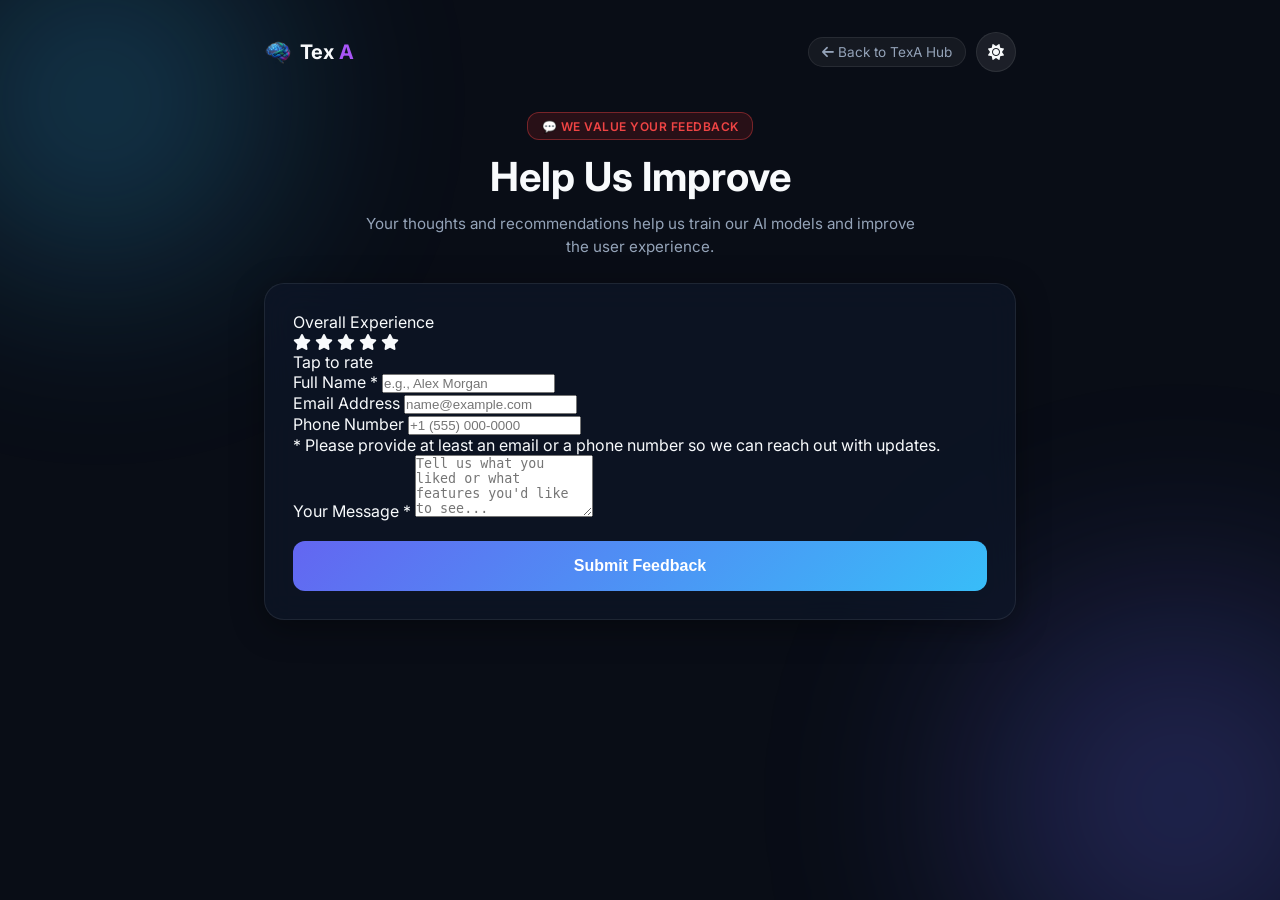
==== feedback.html @ bbbf5634 "Create feedback.html" ====
<!DOCTYPE html>
<html lang="en">
<head>
    <meta charset="UTF-8">
    <meta name="viewport" content="width=device-width, initial-scale=1.0">
    <title>TexelSense AI - User Feedback</title>
    <link rel="stylesheet" href="style1.css">
    <link rel="stylesheet" href="feedback.css">
    <link rel="preconnect" href="https://fonts.googleapis.com">
    <link rel="preconnect" href="https://fonts.gstatic.com" crossorigin>
    <link href="https://fonts.googleapis.com/css2?family=Inter:wght@300;400;500;600;700&display=swap" rel="stylesheet">
    <link rel="stylesheet" href="https://cdnjs.cloudflare.com/ajax/libs/font-awesome/6.5.1/css/all.min.css">
</head>
<body class="dark-theme">
    <div class="ambient-background">
        <div class="glow-orb orb-1"></div>
        <div class="glow-orb orb-2"></div>
    </div>

    <main class="app-container">

        <!-- Navigation Bar -->
        <nav class="top-nav">
            <div class="logo">
                <img src="1785091505295.png" width="25" height="25" alt="TexelSense Logo" class="logo-img">
                <span class="logo-text">Tex <strong>A</strong></span>
            </div>

            <div class="nav-right">
                <a href="index.html" class="nav-badge">
                    <i class="fa-solid fa-arrow-left"></i> Back to TexA Hub
                </a>

                <!-- Theme Toggle Button -->
                <button id="themeToggleBtn" class="theme-toggle-btn" title="Toggle Light/Dark Theme" aria-label="Toggle Theme">
                    <i class="fa-solid fa-sun" id="themeIcon"></i>
                </button>
            </div>
        </nav>

        <!-- Hero Header -->
        <header class="hero">
            <div class="badge pulse-badge">
                💬 WE VALUE YOUR FEEDBACK
            </div>
            <h1 class="hero-title">Help Us Improve</h1>
            <p class="hero-description">
                Your thoughts and recommendations help us train our AI models and improve the user experience.
            </p>
        </header>

        <!-- Feedback Form Card Container -->
        <section class="feedback-section">
            <div class="glass-card feedback-card">
                
                <!-- Feedback Form -->
                <form id="feedbackForm" novalidate>
                    
                    <!-- Star Rating Section -->
                    <div class="form-group rating-group">
                        <label class="form-label">Overall Experience</label>
                        <div class="star-rating" id="starRating">
                            <i class="fa-solid fa-star star-icon" data-value="1"></i>
                            <i class="fa-solid fa-star star-icon" data-value="2"></i>
                            <i class="fa-solid fa-star star-icon" data-value="3"></i>
                            <i class="fa-solid fa-star star-icon" data-value="4"></i>
                            <i class="fa-solid fa-star star-icon" data-value="5"></i>
                        </div>
                        <input type="hidden" name="rating" id="ratingInput" value="0">
                        <span class="rating-text" id="ratingText">Tap to rate</span>
                    </div>

                    <!-- Name Field -->
                    <div class="form-group">
                        <label for="userName" class="form-label">Full Name <span class="required">*</span></label>
                        <input type="text" id="userName" class="glass-input" placeholder="e.g., Alex Morgan" required>
                    </div>

                    <!-- Contact Methods (Email & Phone) -->
                    <div class="form-row">
                        <div class="form-group">
                            <label for="userEmail" class="form-label">Email Address</label>
                            <input type="email" id="userEmail" class="glass-input" placeholder="name@example.com">
                        </div>

                        <div class="form-group">
                            <label for="userPhone" class="form-label">Phone Number</label>
                            <input type="tel" id="userPhone" class="glass-input" placeholder="+1 (555) 000-0000">
                        </div>
                    </div>
                    <p class="field-hint">* Please provide at least an email or a phone number so we can reach out with updates.</p>

                    <!-- Text Feedback -->
                    <div class="form-group">
                        <label for="userFeedback" class="form-label">Your Message <span class="required">*</span></label>
                        <textarea id="userFeedback" class="glass-input glass-textarea" rows="4" placeholder="Tell us what you liked or what features you'd like to see..." required></textarea>
                    </div>

                    <!-- Error Banner -->
                    <div class="error-banner hidden" id="feedbackError">
                        <svg class="error-icon" viewBox="0 0 24 24" fill="none" stroke="currentColor" stroke-width="2">
                            <circle cx="12" cy="12" r="10"></circle>
                            <line x1="12" y1="8" x2="12" y2="12"></line>
                            <line x1="12" y1="16" x2="12.01" y2="16"></line>
                        </svg>
                        <p id="feedbackErrorMessage">Please fill out all required fields.</p>
                    </div>

                    <!-- Submit Button -->
                    <button type="submit" id="btnSubmitFeedback" class="btn-primary">
                        <span class="btn-text">Submit Feedback</span>
                    </button>
                </form>

                <!-- Success / Thank You View (Hidden by default) -->
                <div class="thankyou-card hidden" id="thankyouState">
                    <div class="success-icon-wrapper">
                        <i class="fa-solid fa-circle-check"></i>
                    </div>
                    <h2>Thank You!</h2>
                    <p>Your feedback has been received. We appreciate your time and will use your input to keep improving TexelSense AI.</p>
                    <a href="index.html" class="btn-primary btn-return">Return to Scanner</a>
                </div>

            </div>
        </section>
    </main>

    <script src="feedback.js"></script>
</body>
</html>
---- style1.css ----
/* Core Reset & Dynamic Variables */
:root {
    --bg-dark: #090d16;
    --text-primary: #f8fafc;
    --text-secondary: #94a3b8;
    --accent-cyan: #38bdf8;
    --accent-blue: #6366f1;
    --accent-purple: #a855f7; /* Defined missing purple variable */
    --border-glass: rgba(255, 255, 255, 0.08);
    --bg-glass: rgba(15, 23, 42, 0.65);
    --dropzone-bg: rgba(0, 0, 0, 0.2);
    --card-shadow: 0 8px 32px 0 rgba(0, 0, 0, 0.37);
    --warning-yellow: #f59e0b;
}

/* Light Theme Variables */
body.light-theme {
    --bg-dark: #f0f4f8;
    --text-primary: #0f172a;
    --text-secondary: #475569;
    --accent-cyan: #0284c7;
    --accent-blue: #4f46e5;
    --accent-purple: #9333ea; /* Darker purple for light theme high contrast */
    --border-glass: rgba(0, 0, 0, 0.1);
    --bg-glass: rgba(255, 255, 255, 0.75);
    --dropzone-bg: rgba(255, 255, 255, 0.5);
    --card-shadow: 0 8px 32px 0 rgba(0, 0, 0, 0.08);
    --warning-yellow: #d97706;
}

* {
    box-sizing: border-box;
    margin: 0;
    padding: 0;
}

body {
    font-family: 'Inter', -apple-system, BlinkMacSystemFont, sans-serif;
    background-color: var(--bg-dark);
    color: var(--text-primary);
    min-height: 100vh;
    display: flex;
    justify-content: center;
    position: relative;
    overflow-x: hidden;
    transition: background-color 0.4s ease, color 0.4s ease;
}

/* Ambient Background Orbs */
.ambient-background {
    position: fixed;
    top: 0;
    left: 0;
    width: 100vw;
    height: 100vh;
    z-index: -1;
    overflow: hidden;
}

.glow-orb {
    position: absolute;
    border-radius: 50%;
    filter: blur(100px);
    opacity: 0.35;
    transition: opacity 0.4s ease;
}

body.light-theme .glow-orb {
    opacity: 0.15;
}

.orb-1 {
    width: 400px;
    height: 400px;
    background: radial-gradient(circle, var(--accent-cyan), transparent);
    top: -100px;
    left: -100px;
}

.orb-2 {
    width: 500px;
    height: 500px;
    background: radial-gradient(circle, var(--accent-blue), transparent);
    bottom: -150px;
    right: -150px;
}

/* Container Structure */
.app-container {
    width: 100%;
    max-width: 800px;
    padding: 1rem 1.5rem 4rem;
    display: flex;
    flex-direction: column;
    gap: 1.5rem;
}

/* Navigation Bar */
.top-nav {
    display: flex;
    justify-content: space-between;
    align-items: center;
    padding: 1rem 0;
}

.nav-right {
    display: flex;
    align-items: center;
    gap: 10px;
}

.logo {
    display: flex;
    align-items: center;
    gap: 0.5rem;
    font-size: 1.25rem;
    font-weight: 700;
}

/* Logo Image Styling */
.logo-img {
    width: 28px;
    height: 28px;
    object-fit: contain;
    border-radius: 6px;
}

.logo-icon {
    color: var(--accent-purple);
}

.logo-text strong {
    color: var(--accent-purple);
}

/* Theme Toggle Button */
.theme-toggle-btn {
    background: rgba(255, 255, 255, 0.08);
    border: 1px solid var(--border-glass);
    color: var(--text-primary);
    width: 40px;
    height: 40px;
    border-radius: 50%;
    display: flex;
    align-items: center;
    justify-content: center;
    cursor: pointer;
    font-size: 1rem;
    transition: all 0.3s ease;
    -webkit-tap-highlight-color: transparent;
}

body.light-theme .theme-toggle-btn {
    background: rgba(0, 0, 0, 0.05);
}

.theme-toggle-btn:hover {
    border-color: var(--accent-cyan);
    transform: scale(1.05);
}

.nav-badge {
    text-decoration: none;
    color: var(--text-secondary);
    font-size: 0.85rem;
    padding: 0.4rem 0.8rem;
    border-radius: 20px;
    background: rgba(255, 255, 255, 0.05);
    border: 1px solid var(--border-glass);
    transition: all 0.3s ease;
}

.nav-badge:hover {
    color: var(--text-primary);
    border-color: var(--accent-cyan);
}

/* Hero Section */
.hero {
    text-align: center;
    display: flex;
    flex-direction: column;
    align-items: center;
    gap: 0.75rem;
}

.badge {
    display: inline-block;
    padding: 0.35rem 0.85rem;
    border-radius: 12px;
    font-size: 0.75rem;
    font-weight: 600;
    letter-spacing: 0.5px;
}

.badge.pulse-badge {
    background: rgba(220, 38, 38, 0.15);
    border: 1px solid rgba(239, 68, 68, 0.4);
    color: #ef4444;
    animation: badgePulse 2s infinite alternate;
}

@keyframes badgePulse {
    0% { box-shadow: 0 0 5px rgba(239, 68, 68, 0.2); }
    100% { box-shadow: 0 0 15px rgba(239, 68, 68, 0.6); }
}

.hero-title {
    font-size: 2.5rem;
    font-weight: 700;
    color: var(--text-primary);
}

.hero-description {
    color: var(--text-secondary);
    font-size: 0.95rem;
    max-width: 550px;
    line-height: 1.5;
}

/* Glassmorphism Cards */
.glass-card {
    background: var(--bg-glass);
    backdrop-filter: blur(16px);
    -webkit-backdrop-filter: blur(16px);
    border: 1px solid var(--border-glass);
    border-radius: 20px;
    padding: 1.75rem;
    box-shadow: var(--card-shadow);
    transition: background 0.4s ease, border-color 0.4s ease;
}

/* Dropzone Upload */
.upload-zone {
    border: 2px dashed var(--border-glass);
    border-radius: 16px;
    padding: 2.5rem 1.5rem;
    text-align: center;
    cursor: pointer;
    transition: all 0.3s ease;
    background: var(--dropzone-bg);
    position: relative;
}

.upload-zone:hover, .upload-zone.dragover {
    border-color: var(--accent-cyan);
    background: rgba(56, 189, 248, 0.05);
}

.upload-icon-wrapper {
    width: 50px;
    height: 50px;
    margin: 0 auto 1rem;
    background: rgba(255, 255, 255, 0.05);
    border-radius: 50%;
    display: flex;
    align-items: center;
    justify-content: center;
}

.upload-icon {
    width: 24px;
    height: 24px;
    stroke: var(--accent-cyan);
}

.upload-text {
    font-size: 0.95rem;
    color: var(--text-primary);
}

.upload-subtext {
    font-size: 0.8rem;
    color: var(--text-secondary);
    margin-top: 0.25rem;
}

/* Preview Wrapper */
.preview-wrapper {
    position: relative;
    max-height: 300px;
    border-radius: 12px;
    overflow: hidden;
}

.preview-wrapper img {
    width: 100%;
    height: 100%;
    object-fit: cover;
    display: block;
}

.btn-remove {
    position: absolute;
    top: 10px;
    right: 10px;
    background: rgba(0, 0, 0, 0.6);
    border: 1px solid rgba(255, 255, 255, 0.2);
    color: #fff;
    border-radius: 50%;
    width: 32px;
    height: 32px;
    display: flex;
    align-items: center;
    justify-content: center;
    cursor: pointer;
    backdrop-filter: blur(4px);
    transition: background 0.2s;
    z-index: 10;
}

.btn-remove:hover {
    background: rgba(239, 68, 68, 0.8);
}

/* Primary Button */
.btn-primary {
    width: 100%;
    margin-top: 1.25rem;
    padding: 1rem;
    border: none;
    border-radius: 12px;
    background: linear-gradient(135deg, var(--accent-blue), var(--accent-cyan));
    color: #fff;
    font-weight: 600;
    font-size: 1rem;
    cursor: pointer;
    position: relative;
    overflow: hidden;
    transition: opacity 0.3s, transform 0.1s;
}

.btn-primary:disabled {
    opacity: 0.5;
    cursor: not-allowed;
}

.btn-primary:not(:disabled):active {
    transform: scale(0.99);
}

/* Loading Animation */
.loading-container {
    margin-top: 1.5rem;
    text-align: center;
    display: flex;
    flex-direction: column;
    align-items: center;
    gap: 0.75rem;
}

.spinner-wrapper {
    position: relative;
    width: 40px;
    height: 40px;
}

.spinner {
    width: 100%;
    height: 100%;
    border: 3px solid rgba(125, 125, 125, 0.2);
    border-top-color: var(--accent-cyan);
    border-radius: 50%;
    animation: spin 1s linear infinite;
}

@keyframes spin {
    to { transform: rotate(360deg); }
}

.loading-title {
    font-size: 0.95rem;
    font-weight: 600;
}

.loading-subtext {
    font-size: 0.8rem;
    color: var(--text-secondary);
}

/* Error Banner */
.error-banner {
    margin-top: 1.25rem;
    padding: 0.85rem 1rem;
    background: rgba(239, 68, 68, 0.1);
    border: 1px solid rgba(239, 68, 68, 0.3);
    border-radius: 10px;
    color: #ef4444;
    display: flex;
    align-items: center;
    gap: 0.75rem;
    font-size: 0.85rem;
}

.error-icon {
    width: 20px;
    height: 20px;
    flex-shrink: 0;
}

/* Results Layout */
.results-section {
    display: flex;
    flex-direction: column;
    gap: 1.25rem;
}

.results-header {
    display: flex;
    justify-content: space-between;
    align-items: center;
}

.status-pill {
    font-size: 0.75rem;
    background: rgba(34, 197, 94, 0.1);
    border: 1px solid rgba(34, 197, 94, 0.3);
    color: #22c55e;
    padding: 0.3rem 0.75rem;
    border-radius: 20px;
    display: flex;
    align-items: center;
    gap: 0.4rem;
}

.pulse-dot {
    width: 6px;
    height: 6px;
    background: #22c55e;
    border-radius: 50%;
    box-shadow: 0 0 8px #22c55e;
}

.summary-card h3, .care-card h3 {
    font-size: 1rem;
    margin-bottom: 0.5rem;
    color: var(--accent-cyan);
}

.summary-text {
    font-size: 0.9rem;
    line-height: 1.6;
    color: var(--text-secondary);
}

/* Metric Grid */
.results-grid {
    display: grid;
    grid-template-columns: repeat(auto-fit, minmax(220px, 1fr));
    gap: 1rem;
}

.metric-card {
    display: flex;
    align-items: center;
    gap: 1rem;
    padding: 1.25rem;
}

.metric-icon {
    font-size: 1.5rem;
    background: rgba(125, 125, 125, 0.08);
    padding: 0.6rem;
    border-radius: 12px;
}

.metric-content {
    display: flex;
    flex-direction: column;
}

.metric-content label {
    font-size: 0.75rem;
    color: var(--text-secondary);
    text-transform: uppercase;
    letter-spacing: 0.5px;
}

.metric-content span {
    font-size: 0.95rem;
    font-weight: 600;
    margin-top: 0.2rem;
}

/* Care Instructions List */
.care-list {
    list-style-position: inside;
    display: flex;
    flex-direction: column;
    gap: 0.5rem;
    color: var(--text-secondary);
    font-size: 0.9rem;
}

/* Helper Utility */
.hidden {
    display: none !important;
}
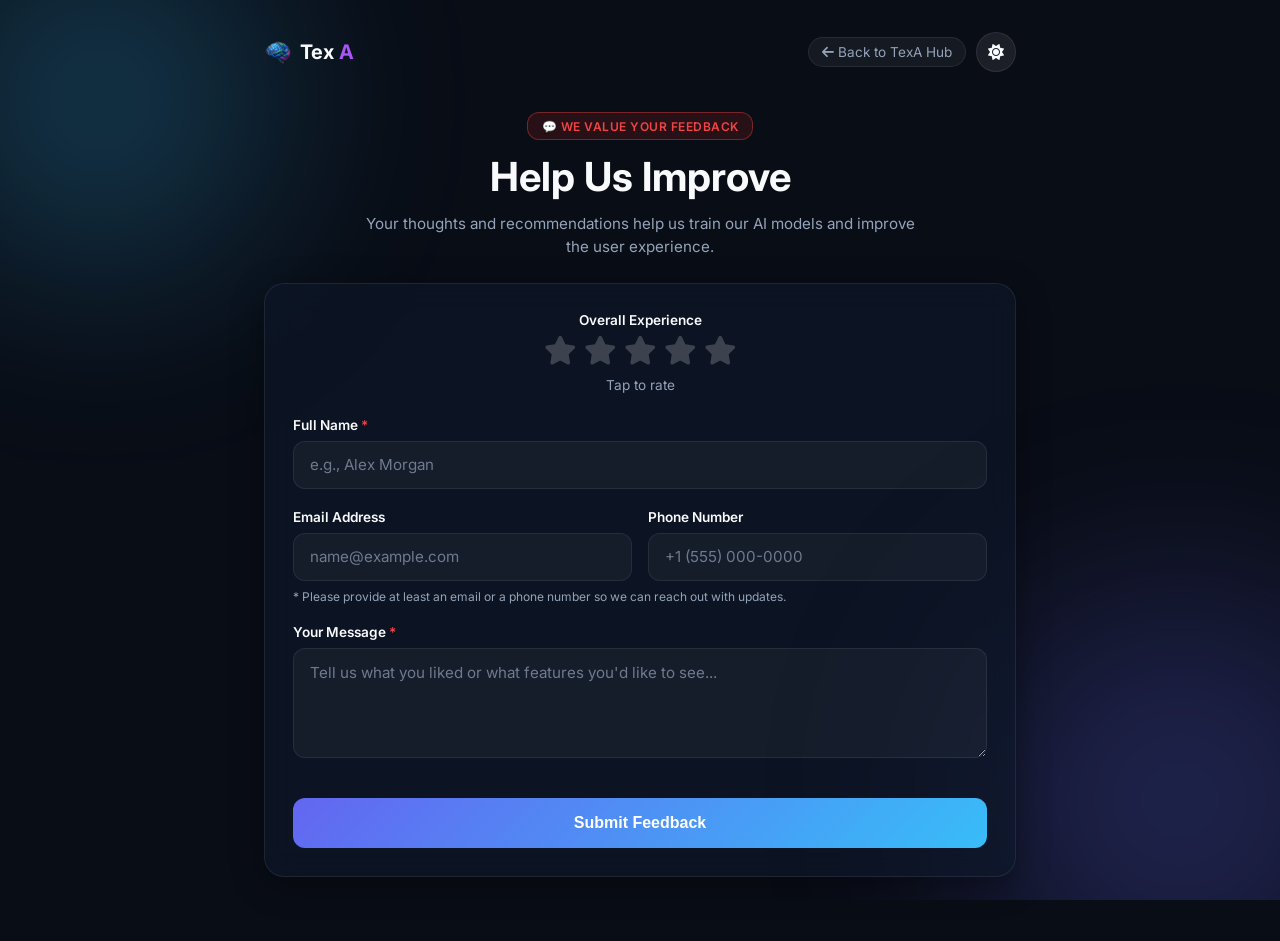
==== commit fa6d9517: "Update feedback.html" ====
--- a/feedback.html
+++ b/feedback.html
@@ -119,7 +119,7 @@
                     </div>
                     <h2>Thank You!</h2>
                     <p>Your feedback has been received. We appreciate your time and will use your input to keep improving TexelSense AI.</p>
-                    <a href="index.html" class="btn-primary btn-return">Return to Scanner</a>
+                    <a href="index.html" class="btn-primary btn-return">Return to TexA Hub</a>
                 </div>
 
             </div>
--- a/feedback.css
+++ b/feedback.css
@@ -0,0 +1,144 @@
+/* Feedback Specific Layout & Styles */
+.feedback-section {
+    display: flex;
+    flex-direction: column;
+    gap: 1.5rem;
+}
+
+.form-group {
+    display: flex;
+    flex-direction: column;
+    gap: 0.5rem;
+    margin-bottom: 1.25rem;
+}
+
+.form-row {
+    display: grid;
+    grid-template-columns: repeat(auto-fit, minmax(240px, 1fr));
+    gap: 1rem;
+}
+
+.form-label {
+    font-size: 0.85rem;
+    font-weight: 600;
+    color: var(--text-primary);
+}
+
+.required {
+    color: #ef4444;
+}
+
+.field-hint {
+    font-size: 0.75rem;
+    color: var(--text-secondary);
+    margin-top: -0.75rem;
+    margin-bottom: 1.25rem;
+}
+
+/* Glassmorphism Inputs */
+.glass-input {
+    width: 100%;
+    padding: 0.85rem 1rem;
+    background: rgba(255, 255, 255, 0.04);
+    border: 1px solid var(--border-glass);
+    border-radius: 12px;
+    color: var(--text-primary);
+    font-family: inherit;
+    font-size: 0.95rem;
+    outline: none;
+    transition: all 0.3s ease;
+}
+
+body.light-theme .glass-input {
+    background: rgba(0, 0, 0, 0.03);
+}
+
+.glass-input::placeholder {
+    color: var(--text-secondary);
+    opacity: 0.7;
+}
+
+.glass-input:focus {
+    border-color: var(--accent-cyan);
+    box-shadow: 0 0 12px rgba(56, 189, 248, 0.25);
+    background: rgba(255, 255, 255, 0.07);
+}
+
+.glass-textarea {
+    resize: vertical;
+    min-height: 110px;
+}
+
+/* Star Rating Component */
+.rating-group {
+    align-items: center;
+    margin-bottom: 1.5rem;
+}
+
+.star-rating {
+    display: flex;
+    gap: 0.5rem;
+    font-size: 1.8rem;
+    cursor: pointer;
+}
+
+.star-icon {
+    color: rgba(255, 255, 255, 0.2);
+    transition: color 0.2s ease, transform 0.2s ease;
+}
+
+body.light-theme .star-icon {
+    color: rgba(0, 0, 0, 0.15);
+}
+
+.star-icon.active, 
+.star-icon.hover {
+    color: var(--warning-yellow);
+    transform: scale(1.15);
+}
+
+.rating-text {
+    font-size: 0.85rem;
+    color: var(--text-secondary);
+    margin-top: 0.25rem;
+}
+
+/* Thank You State Card */
+.thankyou-card {
+    text-align: center;
+    padding: 2rem 1rem;
+    display: flex;
+    flex-direction: column;
+    align-items: center;
+    gap: 1rem;
+}
+
+.success-icon-wrapper {
+    font-size: 3.5rem;
+    color: #22c55e;
+    animation: scaleIn 0.4s cubic-bezier(0.175, 0.885, 0.32, 1.275);
+}
+
+.thankyou-card h2 {
+    font-size: 1.8rem;
+    color: var(--text-primary);
+}
+
+.thankyou-card p {
+    color: var(--text-secondary);
+    font-size: 0.95rem;
+    max-width: 450px;
+    line-height: 1.6;
+}
+
+.btn-return {
+    display: inline-block;
+    text-decoration: none;
+    max-width: 250px;
+    margin-top: 1rem;
+}
+
+@keyframes scaleIn {
+    0% { transform: scale(0); opacity: 0; }
+    100% { transform: scale(1); opacity: 1; }
+}
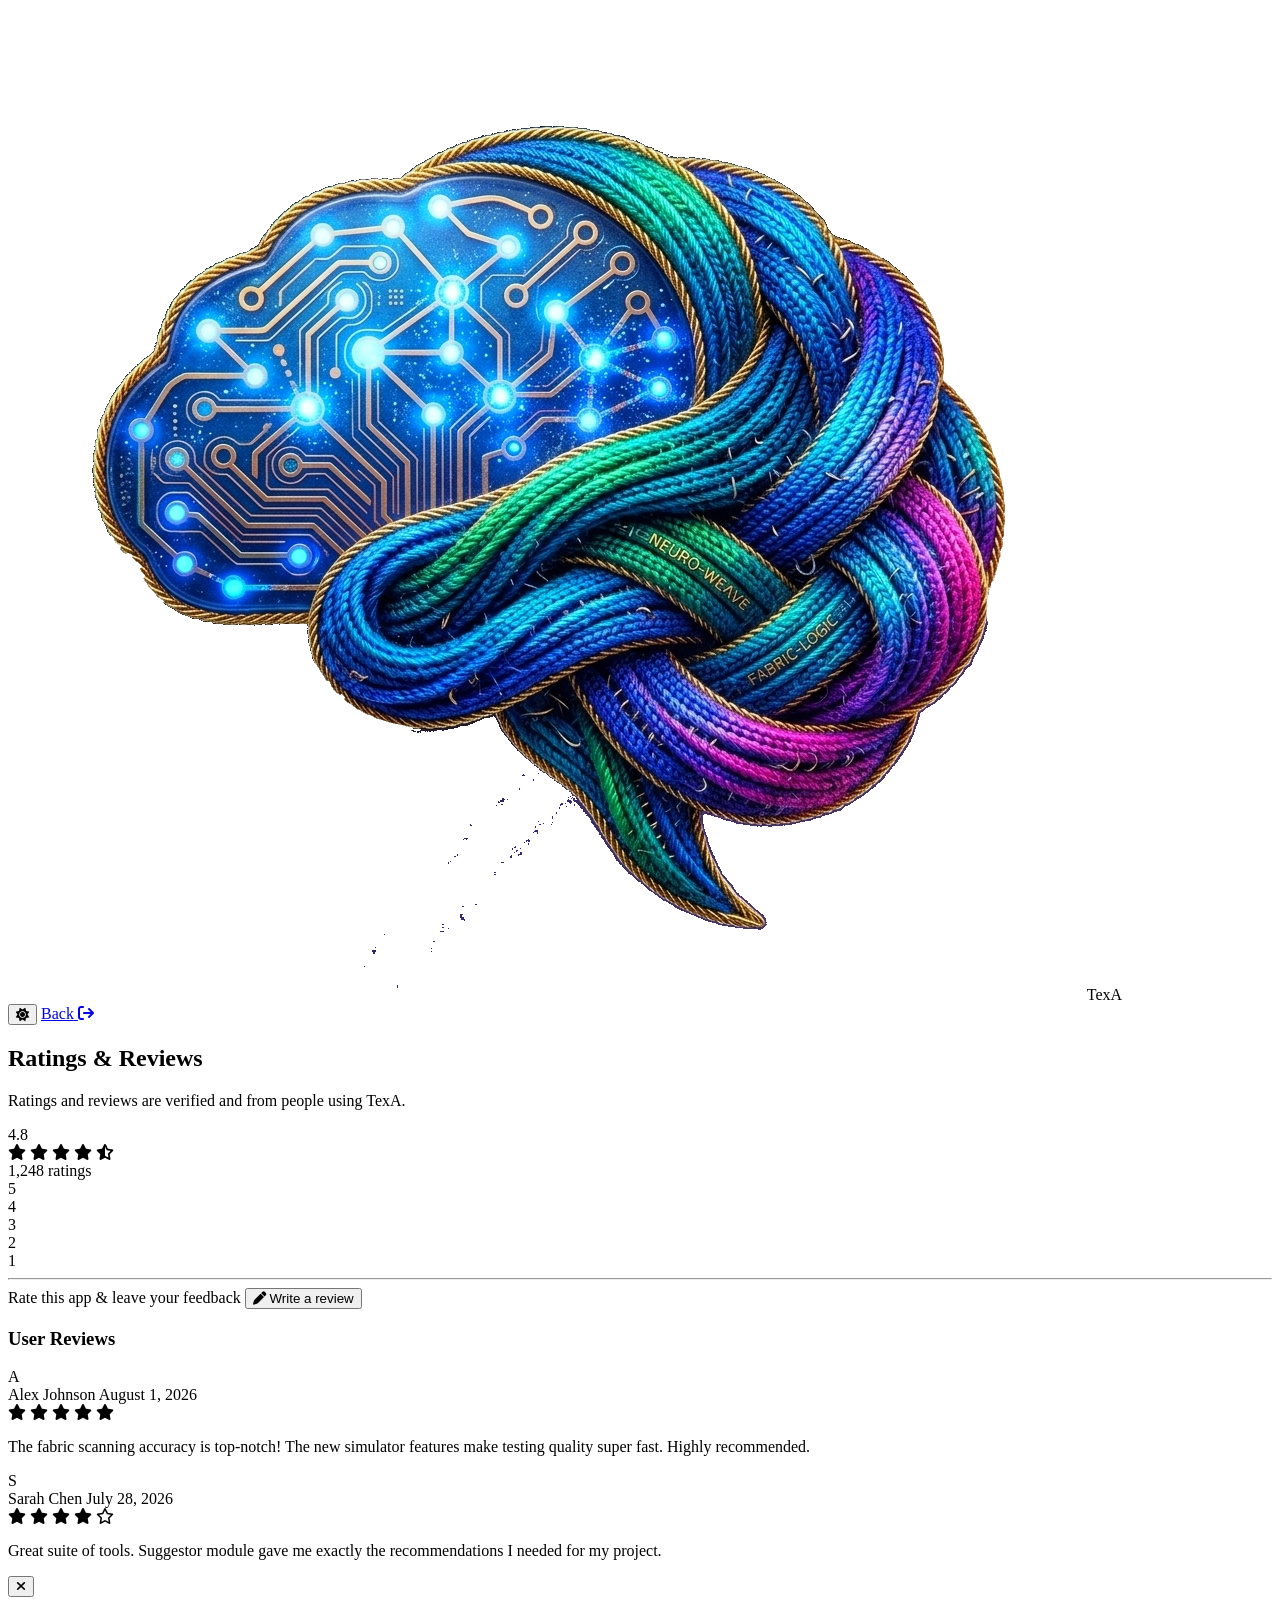
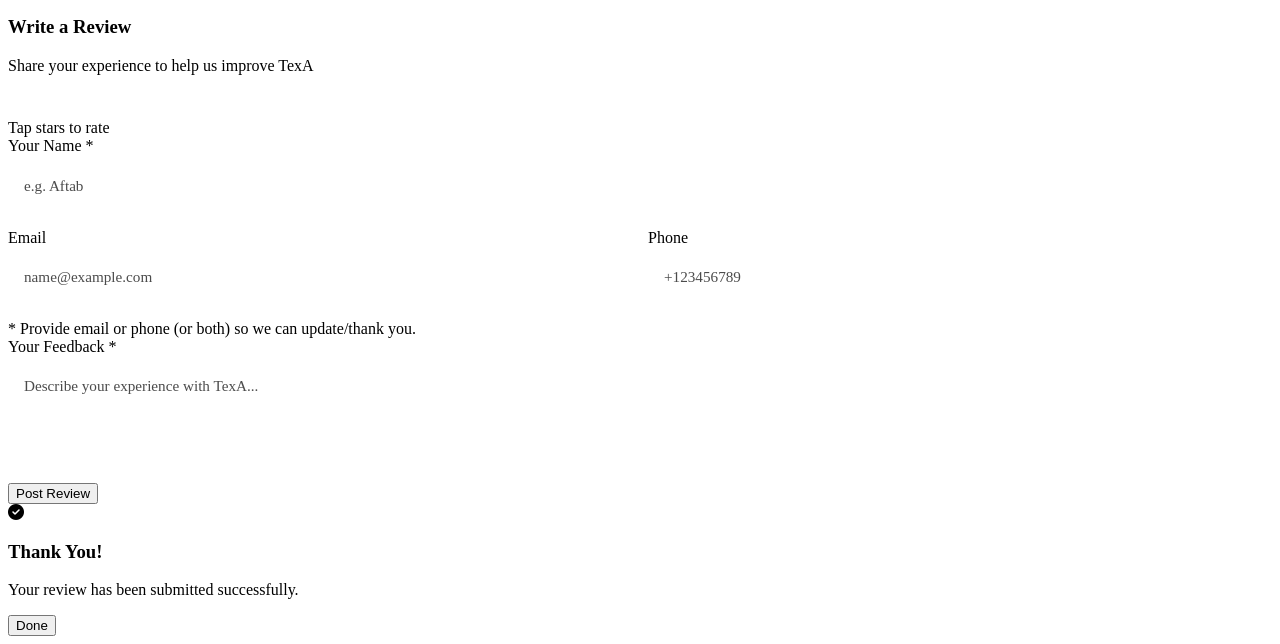
==== commit 90ff8c3e: "Update feedback.html" ====
--- a/feedback.html
+++ b/feedback.html
@@ -3,128 +3,209 @@
 <head>
     <meta charset="UTF-8">
     <meta name="viewport" content="width=device-width, initial-scale=1.0">
-    <title>TexelSense AI - User Feedback</title>
-    <link rel="stylesheet" href="style1.css">
+    <title>TexA - Ratings & Reviews</title>
     <link rel="stylesheet" href="feedback.css">
     <link rel="preconnect" href="https://fonts.googleapis.com">
     <link rel="preconnect" href="https://fonts.gstatic.com" crossorigin>
-    <link href="https://fonts.googleapis.com/css2?family=Inter:wght@300;400;500;600;700&display=swap" rel="stylesheet">
+    <link href="https://fonts.googleapis.com/css2?family=Plus+Jakarta+Sans:wght@400;500;600;700;800&display=swap" rel="stylesheet">
     <link rel="stylesheet" href="https://cdnjs.cloudflare.com/ajax/libs/font-awesome/6.5.1/css/all.min.css">
 </head>
 <body class="dark-theme">
-    <div class="ambient-background">
-        <div class="glow-orb orb-1"></div>
-        <div class="glow-orb orb-2"></div>
-    </div>
-
-    <main class="app-container">
+
+    <!-- Ambient Glowing Background Orbs -->
+    <div class="glow-orb glow-1"></div>
+    <div class="glow-orb glow-2"></div>
+
+    <div class="app-container">
 
         <!-- Navigation Bar -->
         <nav class="top-nav">
+            <!-- Left: Logo -->
             <div class="logo">
-                <img src="1785091505295.png" width="25" height="25" alt="TexelSense Logo" class="logo-img">
-                <span class="logo-text">Tex <strong>A</strong></span>
+                <img src="1785091505295.png" alt="TexA Logo" class="logo-img">
+                <span class="logo-text"><span class="tex">Tex</span><span class="a">A</span></span>
             </div>
 
-            <div class="nav-right">
-                <a href="index.html" class="nav-badge">
-                    <i class="fa-solid fa-arrow-left"></i> Back to TexA Hub
-                </a>
-
-                <!-- Theme Toggle Button -->
-                <button id="themeToggleBtn" class="theme-toggle-btn" title="Toggle Light/Dark Theme" aria-label="Toggle Theme">
-                    <i class="fa-solid fa-sun" id="themeIcon"></i>
-                </button>
+            <!-- Middle: Theme Toggle Button -->
+            <button id="themeToggleBtn" class="theme-toggle-btn" title="Toggle Light/Dark Theme">
+                <i class="fa-solid fa-sun" id="themeIcon"></i>
+            </button>
+
+            <!-- Right Corner: Back Button -->
+            <a href="index.html" class="nav-back-btn">
+                <span>Back</span>
+                <i class="fa-solid fa-arrow-right-from-bracket"></i>
+            </a>
+        </nav>
+
+        <!-- Main Content -->
+        <main class="content-wrapper">
+
+            <!-- App Ratings & Reviews Overview (Play Store Style) -->
+            <section class="overview-card">
+                <div class="card-header">
+                    <h2>Ratings & Reviews</h2>
+                    <p class="subtitle">Ratings and reviews are verified and from people using TexA.</p>
+                </div>
+
+                <div class="rating-dashboard">
+                    <!-- Average Score Display -->
+                    <div class="score-box">
+                        <span class="big-score">4.8</span>
+                        <div class="stars-row">
+                            <i class="fa-solid fa-star"></i>
+                            <i class="fa-solid fa-star"></i>
+                            <i class="fa-solid fa-star"></i>
+                            <i class="fa-solid fa-star"></i>
+                            <i class="fa-solid fa-star-half-stroke"></i>
+                        </div>
+                        <span class="total-reviews">1,248 ratings</span>
+                    </div>
+
+                    <!-- Rating Bars Breakdown -->
+                    <div class="rating-bars">
+                        <div class="bar-row">
+                            <span class="star-num">5</span>
+                            <div class="progress-bar"><div class="fill" style="width: 82%;"></div></div>
+                        </div>
+                        <div class="bar-row">
+                            <span class="star-num">4</span>
+                            <div class="progress-bar"><div class="fill" style="width: 12%;"></div></div>
+                        </div>
+                        <div class="bar-row">
+                            <span class="star-num">3</span>
+                            <div class="progress-bar"><div class="fill" style="width: 4%;"></div></div>
+                        </div>
+                        <div class="bar-row">
+                            <span class="star-num">2</span>
+                            <div class="progress-bar"><div class="fill" style="width: 1%;"></div></div>
+                        </div>
+                        <div class="bar-row">
+                            <span class="star-num">1</span>
+                            <div class="progress-bar"><div class="fill" style="width: 1%;"></div></div>
+                        </div>
+                    </div>
+                </div>
+
+                <hr class="divider">
+
+                <!-- Action Button to Open Review Form -->
+                <div class="write-review-prompt">
+                    <span>Rate this app & leave your feedback</span>
+                    <button id="btnOpenModal" class="btn-write">
+                        <i class="fa-solid fa-pen"></i> Write a review
+                    </button>
+                </div>
+            </section>
+
+            <!-- Community Reviews Feed -->
+            <section class="reviews-feed">
+                <h3 class="feed-title">User Reviews</h3>
+
+                <!-- Review Item 1 -->
+                <div class="review-card">
+                    <div class="user-info">
+                        <div class="avatar">A</div>
+                        <div class="user-meta">
+                            <span class="user-name">Alex Johnson</span>
+                            <span class="review-date">August 1, 2026</span>
+                        </div>
+                    </div>
+                    <div class="user-rating">
+                        <i class="fa-solid fa-star"></i>
+                        <i class="fa-solid fa-star"></i>
+                        <i class="fa-solid fa-star"></i>
+                        <i class="fa-solid fa-star"></i>
+                        <i class="fa-solid fa-star"></i>
+                    </div>
+                    <p class="review-text">The fabric scanning accuracy is top-notch! The new simulator features make testing quality super fast. Highly recommended.</p>
+                </div>
+
+                <!-- Review Item 2 -->
+                <div class="review-card">
+                    <div class="user-info">
+                        <div class="avatar teal">S</div>
+                        <div class="user-meta">
+                            <span class="user-name">Sarah Chen</span>
+                            <span class="review-date">July 28, 2026</span>
+                        </div>
+                    </div>
+                    <div class="user-rating">
+                        <i class="fa-solid fa-star"></i>
+                        <i class="fa-solid fa-star"></i>
+                        <i class="fa-solid fa-star"></i>
+                        <i class="fa-solid fa-star"></i>
+                        <i class="fa-regular fa-star"></i>
+                    </div>
+                    <p class="review-text">Great suite of tools. Suggestor module gave me exactly the recommendations I needed for my project.</p>
+                </div>
+            </section>
+
+        </main>
+
+    </div>
+
+    <!-- Review Form Modal -->
+    <div class="modal-backdrop hidden" id="reviewModal">
+        <div class="glass-modal">
+            <button class="modal-close" id="btnCloseModal"><i class="fa-solid fa-xmark"></i></button>
+            
+            <h3 class="modal-title">Write a Review</h3>
+            <p class="modal-subtitle">Share your experience to help us improve TexA</p>
+
+            <form id="feedbackForm" novalidate>
+                
+                <!-- Star Rating System -->
+                <div class="rating-picker">
+                    <div class="star-rating" id="starRating">
+                        <i class="fa-solid fa-star star-icon" data-value="1"></i>
+                        <i class="fa-solid fa-star star-icon" data-value="2"></i>
+                        <i class="fa-solid fa-star star-icon" data-value="3"></i>
+                        <i class="fa-solid fa-star star-icon" data-value="4"></i>
+                        <i class="fa-solid fa-star star-icon" data-value="5"></i>
+                    </div>
+                    <input type="hidden" id="ratingInput" value="0">
+                    <span class="rating-label" id="ratingText">Tap stars to rate</span>
+                </div>
+
+                <!-- Input Fields -->
+                <div class="form-group">
+                    <label for="userName">Your Name <span class="req">*</span></label>
+                    <input type="text" id="userName" class="glass-input" placeholder="e.g. Aftab" required>
+                </div>
+
+                <div class="form-row">
+                    <div class="form-group">
+                        <label for="userEmail">Email</label>
+                        <input type="email" id="userEmail" class="glass-input" placeholder="name@example.com">
+                    </div>
+                    <div class="form-group">
+                        <label for="userPhone">Phone</label>
+                        <input type="tel" id="userPhone" class="glass-input" placeholder="+123456789">
+                    </div>
+                </div>
+                <span class="hint">* Provide email or phone (or both) so we can update/thank you.</span>
+
+                <div class="form-group margin-top">
+                    <label for="userFeedback">Your Feedback <span class="req">*</span></label>
+                    <textarea id="userFeedback" class="glass-input textarea" rows="4" placeholder="Describe your experience with TexA..." required></textarea>
+                </div>
+
+                <!-- Error Box -->
+                <div class="error-msg hidden" id="errorMsg"></div>
+
+                <button type="submit" class="btn-submit">Post Review</button>
+            </form>
+
+            <!-- Success Screen inside Modal -->
+            <div class="thank-you-box hidden" id="thankYouState">
+                <i class="fa-solid fa-circle-check success-icon"></i>
+                <h3>Thank You!</h3>
+                <p>Your review has been submitted successfully.</p>
+                <button class="btn-submit" id="btnDone">Done</button>
             </div>
-        </nav>
-
-        <!-- Hero Header -->
-        <header class="hero">
-            <div class="badge pulse-badge">
-                💬 WE VALUE YOUR FEEDBACK
-            </div>
-            <h1 class="hero-title">Help Us Improve</h1>
-            <p class="hero-description">
-                Your thoughts and recommendations help us train our AI models and improve the user experience.
-            </p>
-        </header>
-
-        <!-- Feedback Form Card Container -->
-        <section class="feedback-section">
-            <div class="glass-card feedback-card">
-                
-                <!-- Feedback Form -->
-                <form id="feedbackForm" novalidate>
-                    
-                    <!-- Star Rating Section -->
-                    <div class="form-group rating-group">
-                        <label class="form-label">Overall Experience</label>
-                        <div class="star-rating" id="starRating">
-                            <i class="fa-solid fa-star star-icon" data-value="1"></i>
-                            <i class="fa-solid fa-star star-icon" data-value="2"></i>
-                            <i class="fa-solid fa-star star-icon" data-value="3"></i>
-                            <i class="fa-solid fa-star star-icon" data-value="4"></i>
-                            <i class="fa-solid fa-star star-icon" data-value="5"></i>
-                        </div>
-                        <input type="hidden" name="rating" id="ratingInput" value="0">
-                        <span class="rating-text" id="ratingText">Tap to rate</span>
-                    </div>
-
-                    <!-- Name Field -->
-                    <div class="form-group">
-                        <label for="userName" class="form-label">Full Name <span class="required">*</span></label>
-                        <input type="text" id="userName" class="glass-input" placeholder="e.g., Alex Morgan" required>
-                    </div>
-
-                    <!-- Contact Methods (Email & Phone) -->
-                    <div class="form-row">
-                        <div class="form-group">
-                            <label for="userEmail" class="form-label">Email Address</label>
-                            <input type="email" id="userEmail" class="glass-input" placeholder="name@example.com">
-                        </div>
-
-                        <div class="form-group">
-                            <label for="userPhone" class="form-label">Phone Number</label>
-                            <input type="tel" id="userPhone" class="glass-input" placeholder="+1 (555) 000-0000">
-                        </div>
-                    </div>
-                    <p class="field-hint">* Please provide at least an email or a phone number so we can reach out with updates.</p>
-
-                    <!-- Text Feedback -->
-                    <div class="form-group">
-                        <label for="userFeedback" class="form-label">Your Message <span class="required">*</span></label>
-                        <textarea id="userFeedback" class="glass-input glass-textarea" rows="4" placeholder="Tell us what you liked or what features you'd like to see..." required></textarea>
-                    </div>
-
-                    <!-- Error Banner -->
-                    <div class="error-banner hidden" id="feedbackError">
-                        <svg class="error-icon" viewBox="0 0 24 24" fill="none" stroke="currentColor" stroke-width="2">
-                            <circle cx="12" cy="12" r="10"></circle>
-                            <line x1="12" y1="8" x2="12" y2="12"></line>
-                            <line x1="12" y1="16" x2="12.01" y2="16"></line>
-                        </svg>
-                        <p id="feedbackErrorMessage">Please fill out all required fields.</p>
-                    </div>
-
-                    <!-- Submit Button -->
-                    <button type="submit" id="btnSubmitFeedback" class="btn-primary">
-                        <span class="btn-text">Submit Feedback</span>
-                    </button>
-                </form>
-
-                <!-- Success / Thank You View (Hidden by default) -->
-                <div class="thankyou-card hidden" id="thankyouState">
-                    <div class="success-icon-wrapper">
-                        <i class="fa-solid fa-circle-check"></i>
-                    </div>
-                    <h2>Thank You!</h2>
-                    <p>Your feedback has been received. We appreciate your time and will use your input to keep improving TexelSense AI.</p>
-                    <a href="index.html" class="btn-primary btn-return">Return to TexA Hub</a>
-                </div>
-
-            </div>
-        </section>
-    </main>
+        </div>
+    </div>
 
     <script src="feedback.js"></script>
 </body>
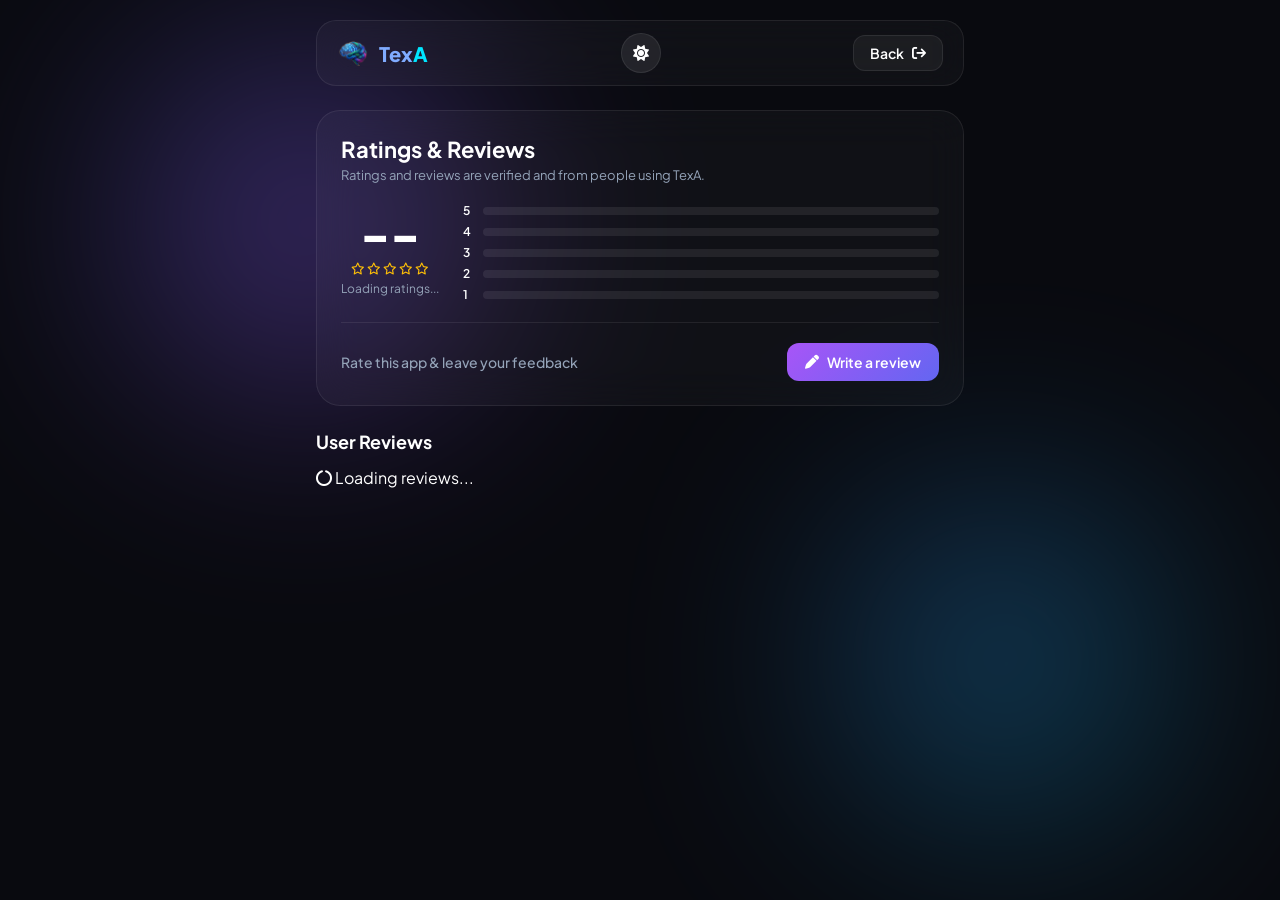
==== commit 7aaab61d: "Update feedback.html for dynamic ratings display" ====
--- a/feedback.html
+++ b/feedback.html
@@ -41,7 +41,7 @@
         <!-- Main Content -->
         <main class="content-wrapper">
 
-            <!-- App Ratings & Reviews Overview (Play Store Style) -->
+            <!-- App Ratings & Reviews Overview -->
             <section class="overview-card">
                 <div class="card-header">
                     <h2>Ratings & Reviews</h2>
@@ -51,38 +51,38 @@
                 <div class="rating-dashboard">
                     <!-- Average Score Display -->
                     <div class="score-box">
-                        <span class="big-score">4.8</span>
-                        <div class="stars-row">
-                            <i class="fa-solid fa-star"></i>
-                            <i class="fa-solid fa-star"></i>
-                            <i class="fa-solid fa-star"></i>
-                            <i class="fa-solid fa-star"></i>
-                            <i class="fa-solid fa-star-half-stroke"></i>
+                        <span class="big-score" id="avgScore">--</span>
+                        <div class="stars-row" id="avgStarsRow">
+                            <i class="fa-regular fa-star"></i>
+                            <i class="fa-regular fa-star"></i>
+                            <i class="fa-regular fa-star"></i>
+                            <i class="fa-regular fa-star"></i>
+                            <i class="fa-regular fa-star"></i>
                         </div>
-                        <span class="total-reviews">1,248 ratings</span>
+                        <span class="total-reviews" id="totalReviewsCount">Loading ratings...</span>
                     </div>
 
                     <!-- Rating Bars Breakdown -->
                     <div class="rating-bars">
                         <div class="bar-row">
                             <span class="star-num">5</span>
-                            <div class="progress-bar"><div class="fill" style="width: 82%;"></div></div>
+                            <div class="progress-bar"><div class="fill" id="bar5" style="width: 0%;"></div></div>
                         </div>
                         <div class="bar-row">
                             <span class="star-num">4</span>
-                            <div class="progress-bar"><div class="fill" style="width: 12%;"></div></div>
+                            <div class="progress-bar"><div class="fill" id="bar4" style="width: 0%;"></div></div>
                         </div>
                         <div class="bar-row">
                             <span class="star-num">3</span>
-                            <div class="progress-bar"><div class="fill" style="width: 4%;"></div></div>
+                            <div class="progress-bar"><div class="fill" id="bar3" style="width: 0%;"></div></div>
                         </div>
                         <div class="bar-row">
                             <span class="star-num">2</span>
-                            <div class="progress-bar"><div class="fill" style="width: 1%;"></div></div>
+                            <div class="progress-bar"><div class="fill" id="bar2" style="width: 0%;"></div></div>
                         </div>
                         <div class="bar-row">
                             <span class="star-num">1</span>
-                            <div class="progress-bar"><div class="fill" style="width: 1%;"></div></div>
+                            <div class="progress-bar"><div class="fill" id="bar1" style="width: 0%;"></div></div>
                         </div>
                     </div>
                 </div>
@@ -102,42 +102,11 @@
             <section class="reviews-feed">
                 <h3 class="feed-title">User Reviews</h3>
 
-                <!-- Review Item 1 -->
-                <div class="review-card">
-                    <div class="user-info">
-                        <div class="avatar">A</div>
-                        <div class="user-meta">
-                            <span class="user-name">Alex Johnson</span>
-                            <span class="review-date">August 1, 2026</span>
-                        </div>
+                <!-- Container where reviews render -->
+                <div id="reviewsContainer">
+                    <div class="loading-spinner">
+                        <i class="fa-solid fa-circle-notch fa-spin"></i> Loading reviews...
                     </div>
-                    <div class="user-rating">
-                        <i class="fa-solid fa-star"></i>
-                        <i class="fa-solid fa-star"></i>
-                        <i class="fa-solid fa-star"></i>
-                        <i class="fa-solid fa-star"></i>
-                        <i class="fa-solid fa-star"></i>
-                    </div>
-                    <p class="review-text">The fabric scanning accuracy is top-notch! The new simulator features make testing quality super fast. Highly recommended.</p>
-                </div>
-
-                <!-- Review Item 2 -->
-                <div class="review-card">
-                    <div class="user-info">
-                        <div class="avatar teal">S</div>
-                        <div class="user-meta">
-                            <span class="user-name">Sarah Chen</span>
-                            <span class="review-date">July 28, 2026</span>
-                        </div>
-                    </div>
-                    <div class="user-rating">
-                        <i class="fa-solid fa-star"></i>
-                        <i class="fa-solid fa-star"></i>
-                        <i class="fa-solid fa-star"></i>
-                        <i class="fa-solid fa-star"></i>
-                        <i class="fa-regular fa-star"></i>
-                    </div>
-                    <p class="review-text">Great suite of tools. Suggestor module gave me exactly the recommendations I needed for my project.</p>
                 </div>
             </section>
 
@@ -194,14 +163,16 @@
                 <!-- Error Box -->
                 <div class="error-msg hidden" id="errorMsg"></div>
 
-                <button type="submit" class="btn-submit">Post Review</button>
+                <button type="submit" class="btn-submit" id="btnSubmit">
+                    <span id="btnSubmitText">Post Review</span>
+                </button>
             </form>
 
             <!-- Success Screen inside Modal -->
             <div class="thank-you-box hidden" id="thankYouState">
                 <i class="fa-solid fa-circle-check success-icon"></i>
                 <h3>Thank You!</h3>
-                <p>Your review has been submitted successfully.</p>
+                <p>Your review has been published instantly.</p>
                 <button class="btn-submit" id="btnDone">Done</button>
             </div>
         </div>
--- a/feedback.css
+++ b/feedback.css
@@ -1,144 +1,451 @@
-/* Feedback Specific Layout & Styles */
-.feedback-section {
-    display: flex;
-    flex-direction: column;
-    gap: 1.5rem;
+:root {
+  --bg: #090a0f;
+  --card-bg: rgba(255, 255, 255, 0.03);
+  --card-border: rgba(255, 255, 255, 0.08);
+  --text: #ffffff;
+  --text-dim: #94a3b8;
+  --accent-cyan: #00e5ff;
+  --accent-purple: #a855f7;
+  --star-gold: #ffc107;
+}
+
+body.light-theme {
+  --bg: #f8fafc;
+  --card-bg: rgba(255, 255, 255, 0.75);
+  --card-border: rgba(0, 0, 0, 0.08);
+  --text: #0f172a;
+  --text-dim: #64748b;
+}
+
+* {
+  margin: 0;
+  padding: 0;
+  box-sizing: border-box;
+  font-family: 'Plus Jakarta Sans', sans-serif;
+}
+
+body {
+  background-color: var(--bg);
+  color: var(--text);
+  min-height: 100vh;
+  display: flex;
+  justify-content: center;
+  position: relative;
+  overflow-x: hidden;
+  transition: background-color 0.3s ease, color 0.3s ease;
+}
+
+/* Glow Orbs */
+.glow-orb {
+  position: absolute;
+  border-radius: 50%;
+  filter: blur(120px);
+  z-index: 0;
+  opacity: 0.4;
+  pointer-events: none;
+}
+.glow-1 {
+  width: 350px;
+  height: 350px;
+  background: linear-gradient(135deg, #6366f1, #a855f7);
+  top: 5%;
+  left: 10%;
+}
+.glow-2 {
+  width: 300px;
+  height: 300px;
+  background: linear-gradient(135deg, #3b82f6, #06b6d4);
+  bottom: 10%;
+  right: 10%;
+}
+
+.app-container {
+  width: 100%;
+  max-width: 680px;
+  padding: 20px 16px;
+  position: relative;
+  z-index: 1;
+}
+
+/* TOP NAV BAR */
+.top-nav {
+  display: flex;
+  align-items: center;
+  justify-content: space-between;
+  padding: 12px 20px;
+  background: var(--card-bg);
+  border: 1px solid var(--card-border);
+  backdrop-filter: blur(20px);
+  -webkit-backdrop-filter: blur(20px);
+  border-radius: 20px;
+  margin-bottom: 24px;
+}
+
+.logo {
+  display: flex;
+  align-items: center;
+  gap: 10px;
+}
+.logo-img {
+  width: 32px;
+  height: 32px;
+  object-fit: contain;
+}
+.logo-text {
+  font-size: 20px;
+  font-weight: 800;
+}
+.logo-text .tex { color: #80acff; }
+.logo-text .a { color: var(--accent-cyan); }
+
+/* Theme Toggle (Centered) */
+.theme-toggle-btn {
+  background: rgba(255, 255, 255, 0.08);
+  border: 1px solid var(--card-border);
+  color: var(--text);
+  width: 40px;
+  height: 40px;
+  border-radius: 50%;
+  cursor: pointer;
+  display: flex;
+  align-items: center;
+  justify-content: center;
+  font-size: 16px;
+  transition: transform 0.2s ease, background 0.2s ease;
+}
+.theme-toggle-btn:hover {
+  transform: scale(1.1);
+  background: rgba(255, 255, 255, 0.15);
+}
+
+/* Back Button (Right Corner) */
+.nav-back-btn {
+  display: flex;
+  align-items: center;
+  gap: 8px;
+  text-decoration: none;
+  color: var(--text);
+  font-size: 14px;
+  font-weight: 600;
+  padding: 8px 16px;
+  background: rgba(255, 255, 255, 0.05);
+  border: 1px solid var(--card-border);
+  border-radius: 12px;
+  transition: all 0.2s ease;
+}
+.nav-back-btn:hover {
+  background: rgba(255, 255, 255, 0.12);
+  transform: translateX(2px);
+}
+
+/* OVERVIEW CARD (PLAY STORE STYLE) */
+.overview-card {
+  background: var(--card-bg);
+  border: 1px solid var(--card-border);
+  backdrop-filter: blur(20px);
+  border-radius: 24px;
+  padding: 24px;
+  margin-bottom: 24px;
+}
+
+.card-header h2 {
+  font-size: 22px;
+  font-weight: 700;
+}
+.subtitle {
+  font-size: 13px;
+  color: var(--text-dim);
+  margin-top: 4px;
+}
+
+.rating-dashboard {
+  display: flex;
+  align-items: center;
+  gap: 24px;
+  margin-top: 20px;
+}
+
+.score-box {
+  display: flex;
+  flex-direction: column;
+  align-items: center;
+}
+.big-score {
+  font-size: 48px;
+  font-weight: 800;
+  line-height: 1;
+}
+.stars-row {
+  color: var(--star-gold);
+  font-size: 12px;
+  margin: 6px 0;
+  display: flex;
+  gap: 2px;
+}
+.total-reviews {
+  font-size: 12px;
+  color: var(--text-dim);
+}
+
+.rating-bars {
+  flex: 1;
+  display: flex;
+  flex-direction: column;
+  gap: 6px;
+}
+.bar-row {
+  display: flex;
+  align-items: center;
+  gap: 10px;
+}
+.star-num {
+  font-size: 12px;
+  font-weight: 600;
+  width: 10px;
+}
+.progress-bar {
+  flex: 1;
+  height: 8px;
+  background: rgba(255, 255, 255, 0.08);
+  border-radius: 10px;
+  overflow: hidden;
+}
+body.light-theme .progress-bar { background: rgba(0, 0, 0, 0.08); }
+.fill {
+  height: 100%;
+  background: var(--accent-purple);
+  border-radius: 10px;
+}
+
+.divider {
+  border: none;
+  border-top: 1px solid var(--card-border);
+  margin: 20px 0;
+}
+
+.write-review-prompt {
+  display: flex;
+  justify-content: space-between;
+  align-items: center;
+}
+.write-review-prompt span {
+  font-size: 14px;
+  font-weight: 500;
+  color: var(--text-dim);
+}
+
+.btn-write {
+  display: flex;
+  align-items: center;
+  gap: 8px;
+  padding: 10px 18px;
+  background: linear-gradient(135deg, var(--accent-purple), #6366f1);
+  border: none;
+  border-radius: 12px;
+  color: #fff;
+  font-weight: 600;
+  font-size: 14px;
+  cursor: pointer;
+  transition: transform 0.2s ease, box-shadow 0.2s ease;
+}
+.btn-write:hover {
+  transform: translateY(-2px);
+  box-shadow: 0 8px 16px rgba(168, 85, 247, 0.3);
+}
+
+/* REVIEWS FEED */
+.feed-title {
+  font-size: 18px;
+  font-weight: 700;
+  margin-bottom: 14px;
+}
+
+.review-card {
+  background: var(--card-bg);
+  border: 1px solid var(--card-border);
+  border-radius: 18px;
+  padding: 18px;
+  margin-bottom: 12px;
+  backdrop-filter: blur(10px);
+}
+.user-info {
+  display: flex;
+  align-items: center;
+  gap: 12px;
+  margin-bottom: 8px;
+}
+.avatar {
+  width: 36px;
+  height: 36px;
+  border-radius: 50%;
+  background: #6366f1;
+  color: #fff;
+  display: flex;
+  align-items: center;
+  justify-content: center;
+  font-weight: 700;
+}
+.avatar.teal { background: #06b6d4; }
+.user-meta {
+  display: flex;
+  flex-direction: column;
+}
+.user-name {
+  font-size: 14px;
+  font-weight: 600;
+}
+.review-date {
+  font-size: 11px;
+  color: var(--text-dim);
+}
+.user-rating {
+  color: var(--star-gold);
+  font-size: 12px;
+  margin-bottom: 8px;
+}
+.review-text {
+  font-size: 13.5px;
+  line-height: 1.5;
+  color: var(--text);
+  opacity: 0.9;
+}
+
+/* MODAL & FORM STYLING */
+.modal-backdrop {
+  position: fixed;
+  top: 0;
+  left: 0;
+  width: 100vw;
+  height: 100vh;
+  background: rgba(0, 0, 0, 0.6);
+  backdrop-filter: blur(8px);
+  z-index: 100;
+  display: flex;
+  align-items: center;
+  justify-content: center;
+  padding: 16px;
+}
+.modal-backdrop.hidden { display: none; }
+
+.glass-modal {
+  background: var(--bg);
+  border: 1px solid var(--card-border);
+  width: 100%;
+  max-width: 480px;
+  padding: 28px;
+  border-radius: 24px;
+  position: relative;
+  box-shadow: 0 20px 40px rgba(0,0,0,0.5);
+}
+
+.modal-close {
+  position: absolute;
+  top: 18px;
+  right: 18px;
+  background: none;
+  border: none;
+  color: var(--text-dim);
+  font-size: 18px;
+  cursor: pointer;
+}
+
+.modal-title { font-size: 20px; font-weight: 700; }
+.modal-subtitle { font-size: 13px; color: var(--text-dim); margin-bottom: 16px; }
+
+.rating-picker {
+  text-align: center;
+  margin-bottom: 16px;
+}
+.star-rating {
+  display: flex;
+  justify-content: center;
+  gap: 10px;
+  font-size: 26px;
+  cursor: pointer;
+  color: rgba(255,255,255,0.2);
+}
+body.light-theme .star-rating { color: rgba(0,0,0,0.15); }
+
+.star-icon.active, .star-icon.hover {
+  color: var(--star-gold);
+  transform: scale(1.1);
+}
+.rating-label {
+  display: block;
+  font-size: 12px;
+  color: var(--text-dim);
+  margin-top: 6px;
 }
 
 .form-group {
-    display: flex;
-    flex-direction: column;
-    gap: 0.5rem;
-    margin-bottom: 1.25rem;
-}
+  display: flex;
+  flex-direction: column;
+  gap: 6px;
+  margin-bottom: 12px;
+}
+.form-group label {
+  font-size: 12px;
+  font-weight: 600;
+}
+.req { color: #ef4444; }
 
 .form-row {
-    display: grid;
-    grid-template-columns: repeat(auto-fit, minmax(240px, 1fr));
-    gap: 1rem;
-}
-
-.form-label {
-    font-size: 0.85rem;
-    font-weight: 600;
-    color: var(--text-primary);
-}
-
-.required {
-    color: #ef4444;
-}
-
-.field-hint {
-    font-size: 0.75rem;
-    color: var(--text-secondary);
-    margin-top: -0.75rem;
-    margin-bottom: 1.25rem;
-}
-
-/* Glassmorphism Inputs */
+  display: grid;
+  grid-template-columns: 1fr 1fr;
+  gap: 12px;
+}
+
 .glass-input {
-    width: 100%;
-    padding: 0.85rem 1rem;
-    background: rgba(255, 255, 255, 0.04);
-    border: 1px solid var(--border-glass);
-    border-radius: 12px;
-    color: var(--text-primary);
-    font-family: inherit;
-    font-size: 0.95rem;
-    outline: none;
-    transition: all 0.3s ease;
-}
-
-body.light-theme .glass-input {
-    background: rgba(0, 0, 0, 0.03);
-}
-
-.glass-input::placeholder {
-    color: var(--text-secondary);
-    opacity: 0.7;
-}
-
+  width: 100%;
+  padding: 10px 14px;
+  background: rgba(255, 255, 255, 0.05);
+  border: 1px solid var(--card-border);
+  border-radius: 12px;
+  color: var(--text);
+  outline: none;
+  font-size: 13px;
+}
+body.light-theme .glass-input { background: rgba(0, 0, 0, 0.03); }
 .glass-input:focus {
-    border-color: var(--accent-cyan);
-    box-shadow: 0 0 12px rgba(56, 189, 248, 0.25);
-    background: rgba(255, 255, 255, 0.07);
-}
-
-.glass-textarea {
-    resize: vertical;
-    min-height: 110px;
-}
-
-/* Star Rating Component */
-.rating-group {
-    align-items: center;
-    margin-bottom: 1.5rem;
-}
-
-.star-rating {
-    display: flex;
-    gap: 0.5rem;
-    font-size: 1.8rem;
-    cursor: pointer;
-}
-
-.star-icon {
-    color: rgba(255, 255, 255, 0.2);
-    transition: color 0.2s ease, transform 0.2s ease;
-}
-
-body.light-theme .star-icon {
-    color: rgba(0, 0, 0, 0.15);
-}
-
-.star-icon.active, 
-.star-icon.hover {
-    color: var(--warning-yellow);
-    transform: scale(1.15);
-}
-
-.rating-text {
-    font-size: 0.85rem;
-    color: var(--text-secondary);
-    margin-top: 0.25rem;
-}
-
-/* Thank You State Card */
-.thankyou-card {
-    text-align: center;
-    padding: 2rem 1rem;
-    display: flex;
-    flex-direction: column;
-    align-items: center;
-    gap: 1rem;
-}
-
-.success-icon-wrapper {
-    font-size: 3.5rem;
-    color: #22c55e;
-    animation: scaleIn 0.4s cubic-bezier(0.175, 0.885, 0.32, 1.275);
-}
-
-.thankyou-card h2 {
-    font-size: 1.8rem;
-    color: var(--text-primary);
-}
-
-.thankyou-card p {
-    color: var(--text-secondary);
-    font-size: 0.95rem;
-    max-width: 450px;
-    line-height: 1.6;
-}
-
-.btn-return {
-    display: inline-block;
-    text-decoration: none;
-    max-width: 250px;
-    margin-top: 1rem;
-}
-
-@keyframes scaleIn {
-    0% { transform: scale(0); opacity: 0; }
-    100% { transform: scale(1); opacity: 1; }
-}
+  border-color: var(--accent-cyan);
+}
+.glass-input.textarea { resize: none; }
+
+.hint {
+  font-size: 11px;
+  color: var(--text-dim);
+  display: block;
+}
+.margin-top { margin-top: 10px; }
+
+.btn-submit {
+  width: 100%;
+  padding: 12px;
+  margin-top: 16px;
+  background: linear-gradient(135deg, var(--accent-purple), #6366f1);
+  border: none;
+  border-radius: 14px;
+  color: #fff;
+  font-weight: 700;
+  font-size: 15px;
+  cursor: pointer;
+}
+
+.error-msg {
+  color: #ef4444;
+  font-size: 12px;
+  margin-top: 8px;
+  text-align: center;
+}
+
+.thank-you-box {
+  text-align: center;
+  padding: 20px 0;
+}
+.success-icon {
+  font-size: 48px;
+  color: #10b981;
+  margin-bottom: 12px;
+}
+
+.hidden { display: none !important; }
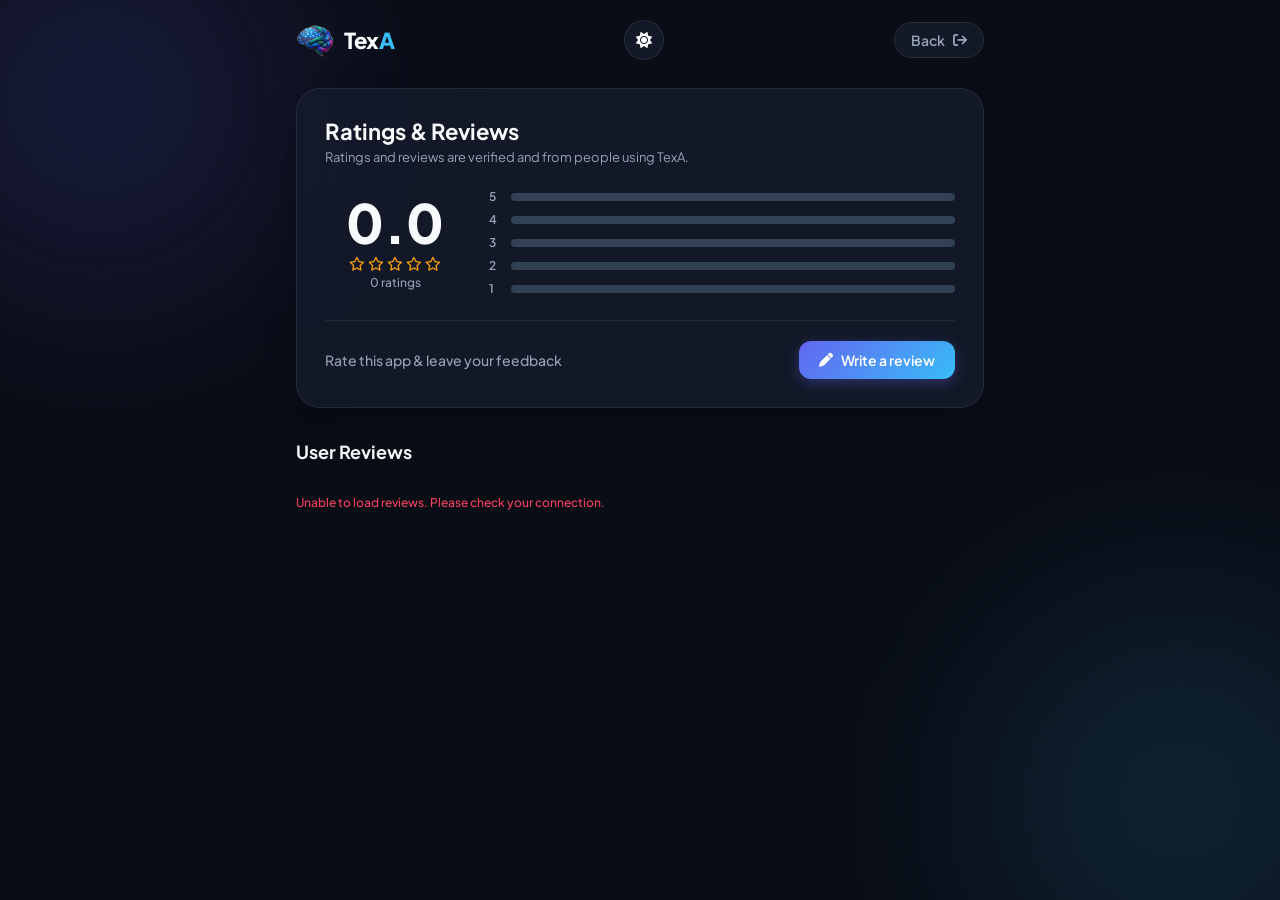
==== commit 6d273efc: "fix" ====
--- a/feedback.html
+++ b/feedback.html
@@ -12,36 +12,36 @@
 </head>
 <body class="dark-theme">
 
-    <!-- Ambient Glowing Background Orbs -->
+      
     <div class="glow-orb glow-1"></div>
     <div class="glow-orb glow-2"></div>
 
     <div class="app-container">
 
-        <!-- Navigation Bar -->
+          
         <nav class="top-nav">
-            <!-- Left: Logo -->
+              
             <div class="logo">
                 <img src="1785091505295.png" alt="TexA Logo" class="logo-img">
                 <span class="logo-text"><span class="tex">Tex</span><span class="a">A</span></span>
             </div>
 
-            <!-- Middle: Theme Toggle Button -->
+              
             <button id="themeToggleBtn" class="theme-toggle-btn" title="Toggle Light/Dark Theme">
                 <i class="fa-solid fa-sun" id="themeIcon"></i>
             </button>
 
-            <!-- Right Corner: Back Button -->
+              
             <a href="index.html" class="nav-back-btn">
                 <span>Back</span>
                 <i class="fa-solid fa-arrow-right-from-bracket"></i>
             </a>
         </nav>
 
-        <!-- Main Content -->
+          
         <main class="content-wrapper">
 
-            <!-- App Ratings & Reviews Overview -->
+              
             <section class="overview-card">
                 <div class="card-header">
                     <h2>Ratings & Reviews</h2>
@@ -49,7 +49,7 @@
                 </div>
 
                 <div class="rating-dashboard">
-                    <!-- Average Score Display -->
+                      
                     <div class="score-box">
                         <span class="big-score" id="avgScore">--</span>
                         <div class="stars-row" id="avgStarsRow">
@@ -62,7 +62,7 @@
                         <span class="total-reviews" id="totalReviewsCount">Loading ratings...</span>
                     </div>
 
-                    <!-- Rating Bars Breakdown -->
+                      
                     <div class="rating-bars">
                         <div class="bar-row">
                             <span class="star-num">5</span>
@@ -89,7 +89,7 @@
 
                 <hr class="divider">
 
-                <!-- Action Button to Open Review Form -->
+                  
                 <div class="write-review-prompt">
                     <span>Rate this app & leave your feedback</span>
                     <button id="btnOpenModal" class="btn-write">
@@ -98,11 +98,11 @@
                 </div>
             </section>
 
-            <!-- Community Reviews Feed -->
+              
             <section class="reviews-feed">
                 <h3 class="feed-title">User Reviews</h3>
 
-                <!-- Container where reviews render -->
+                  
                 <div id="reviewsContainer">
                     <div class="loading-spinner">
                         <i class="fa-solid fa-circle-notch fa-spin"></i> Loading reviews...
@@ -114,7 +114,7 @@
 
     </div>
 
-    <!-- Review Form Modal -->
+      
     <div class="modal-backdrop hidden" id="reviewModal">
         <div class="glass-modal">
             <button class="modal-close" id="btnCloseModal"><i class="fa-solid fa-xmark"></i></button>
@@ -124,7 +124,7 @@
 
             <form id="feedbackForm" novalidate>
                 
-                <!-- Star Rating System -->
+                  
                 <div class="rating-picker">
                     <div class="star-rating" id="starRating">
                         <i class="fa-solid fa-star star-icon" data-value="1"></i>
@@ -137,7 +137,7 @@
                     <span class="rating-label" id="ratingText">Tap stars to rate</span>
                 </div>
 
-                <!-- Input Fields -->
+                  
                 <div class="form-group">
                     <label for="userName">Your Name <span class="req">*</span></label>
                     <input type="text" id="userName" class="glass-input" placeholder="e.g. Aftab" required>
@@ -160,7 +160,7 @@
                     <textarea id="userFeedback" class="glass-input textarea" rows="4" placeholder="Describe your experience with TexA..." required></textarea>
                 </div>
 
-                <!-- Error Box -->
+                  
                 <div class="error-msg hidden" id="errorMsg"></div>
 
                 <button type="submit" class="btn-submit" id="btnSubmit">
@@ -168,7 +168,7 @@
                 </button>
             </form>
 
-            <!-- Success Screen inside Modal -->
+              
             <div class="thank-you-box hidden" id="thankYouState">
                 <i class="fa-solid fa-circle-check success-icon"></i>
                 <h3>Thank You!</h3>
--- a/feedback.css
+++ b/feedback.css
@@ -1,106 +1,98 @@
 :root {
-  --bg: #090a0f;
-  --card-bg: rgba(255, 255, 255, 0.03);
+  --bg: #090d16;
+  --card-bg: rgba(22, 29, 45, 0.75);
   --card-border: rgba(255, 255, 255, 0.08);
-  --text: #ffffff;
+  --text: #f8fafc;
   --text-dim: #94a3b8;
-  --accent-cyan: #00e5ff;
-  --accent-purple: #a855f7;
-  --star-gold: #ffc107;
+  --accent-blue: #6366f1;
+  --accent-cyan: #38bdf8;
+  --star-color: #f59e0b;
+  --star-empty: #334155;
+  --modal-bg: rgba(15, 23, 42, 0.95);
+  --input-bg: rgba(255, 255, 255, 0.04);
+  --input-border: rgba(255, 255, 255, 0.12);
+  --glow-1: rgba(99, 102, 241, 0.15);
+  --glow-2: rgba(56, 189, 248, 0.12);
 }
 
 body.light-theme {
-  --bg: #f8fafc;
-  --card-bg: rgba(255, 255, 255, 0.75);
+  --bg: #f1f5f9;
+  --card-bg: rgba(255, 255, 255, 0.85);
   --card-border: rgba(0, 0, 0, 0.08);
   --text: #0f172a;
   --text-dim: #64748b;
+  --star-empty: #cbd5e1;
+  --modal-bg: rgba(255, 255, 255, 0.98);
+  --input-bg: rgba(0, 0, 0, 0.03);
+  --input-border: rgba(0, 0, 0, 0.12);
+  --glow-1: rgba(99, 102, 241, 0.08);
+  --glow-2: rgba(56, 189, 248, 0.08);
 }
 
 * {
+  box-sizing: border-box;
   margin: 0;
   padding: 0;
-  box-sizing: border-box;
   font-family: 'Plus Jakarta Sans', sans-serif;
+  transition: background-color 0.25s ease, border-color 0.25s ease, color 0.25s ease;
 }
 
 body {
   background-color: var(--bg);
   color: var(--text);
   min-height: 100vh;
-  display: flex;
-  justify-content: center;
   position: relative;
   overflow-x: hidden;
-  transition: background-color 0.3s ease, color 0.3s ease;
-}
-
-/* Glow Orbs */
+}
+
+  
 .glow-orb {
-  position: absolute;
+  position: fixed;
+  width: 400px;
+  height: 400px;
   border-radius: 50%;
-  filter: blur(120px);
-  z-index: 0;
-  opacity: 0.4;
+  filter: blur(100px);
+  z-index: -1;
   pointer-events: none;
 }
-.glow-1 {
-  width: 350px;
-  height: 350px;
-  background: linear-gradient(135deg, #6366f1, #a855f7);
-  top: 5%;
-  left: 10%;
-}
-.glow-2 {
-  width: 300px;
-  height: 300px;
-  background: linear-gradient(135deg, #3b82f6, #06b6d4);
-  bottom: 10%;
-  right: 10%;
-}
+.glow-1 { top: -100px; left: -100px; background: var(--glow-1); }
+.glow-2 { bottom: -100px; right: -100px; background: var(--glow-2); }
 
 .app-container {
-  width: 100%;
-  max-width: 680px;
-  padding: 20px 16px;
-  position: relative;
-  z-index: 1;
-}
-
-/* TOP NAV BAR */
+  max-width: 720px;
+  margin: 0 auto;
+  padding: 20px 16px 60px;
+}
+
+  
 .top-nav {
   display: flex;
   align-items: center;
   justify-content: space-between;
-  padding: 12px 20px;
+  margin-bottom: 28px;
+}
+
+.logo {
+  display: flex;
+  align-items: center;
+  gap: 10px;
+}
+.logo-img {
+  width: 38px;
+  height: 38px;
+  border-radius: 10px;
+  object-fit: cover;
+}
+.logo-text {
+  font-size: 22px;
+  font-weight: 800;
+  letter-spacing: -0.5px;
+}
+.logo-text .tex { color: var(--text); }
+.logo-text .a { color: var(--accent-cyan); }
+
+.theme-toggle-btn {
   background: var(--card-bg);
-  border: 1px solid var(--card-border);
-  backdrop-filter: blur(20px);
-  -webkit-backdrop-filter: blur(20px);
-  border-radius: 20px;
-  margin-bottom: 24px;
-}
-
-.logo {
-  display: flex;
-  align-items: center;
-  gap: 10px;
-}
-.logo-img {
-  width: 32px;
-  height: 32px;
-  object-fit: contain;
-}
-.logo-text {
-  font-size: 20px;
-  font-weight: 800;
-}
-.logo-text .tex { color: #80acff; }
-.logo-text .a { color: var(--accent-cyan); }
-
-/* Theme Toggle (Centered) */
-.theme-toggle-btn {
-  background: rgba(255, 255, 255, 0.08);
   border: 1px solid var(--card-border);
   color: var(--text);
   width: 40px;
@@ -111,58 +103,67 @@
   align-items: center;
   justify-content: center;
   font-size: 16px;
-  transition: transform 0.2s ease, background 0.2s ease;
+  backdrop-filter: blur(10px);
 }
 .theme-toggle-btn:hover {
-  transform: scale(1.1);
-  background: rgba(255, 255, 255, 0.15);
-}
-
-/* Back Button (Right Corner) */
+  border-color: var(--accent-cyan);
+  color: var(--accent-cyan);
+}
+
 .nav-back-btn {
   display: flex;
   align-items: center;
   gap: 8px;
   text-decoration: none;
-  color: var(--text);
+  color: var(--text-dim);
   font-size: 14px;
   font-weight: 600;
   padding: 8px 16px;
-  background: rgba(255, 255, 255, 0.05);
+  border-radius: 20px;
+  background: var(--card-bg);
   border: 1px solid var(--card-border);
-  border-radius: 12px;
-  transition: all 0.2s ease;
+  backdrop-filter: blur(10px);
 }
 .nav-back-btn:hover {
-  background: rgba(255, 255, 255, 0.12);
-  transform: translateX(2px);
-}
-
-/* OVERVIEW CARD (PLAY STORE STYLE) */
+  color: var(--text);
+  border-color: var(--accent-blue);
+}
+
+  
 .overview-card {
   background: var(--card-bg);
   border: 1px solid var(--card-border);
-  backdrop-filter: blur(20px);
   border-radius: 24px;
-  padding: 24px;
-  margin-bottom: 24px;
+  padding: 28px;
+  backdrop-filter: blur(16px);
+  box-shadow: 0 20px 40px rgba(0,0,0,0.2);
+  margin-bottom: 32px;
 }
 
 .card-header h2 {
   font-size: 22px;
   font-weight: 700;
+  margin-bottom: 4px;
 }
 .subtitle {
   font-size: 13px;
   color: var(--text-dim);
-  margin-top: 4px;
 }
 
 .rating-dashboard {
-  display: flex;
-  align-items: center;
+  display: grid;
+  grid-template-columns: 140px 1fr;
   gap: 24px;
-  margin-top: 20px;
+  align-items: center;
+  margin: 24px 0;
+}
+
+@media (max-width: 480px) {
+  .rating-dashboard {
+    grid-template-columns: 1fr;
+    gap: 16px;
+    text-align: center;
+  }
 }
 
 .score-box {
@@ -171,50 +172,53 @@
   align-items: center;
 }
 .big-score {
-  font-size: 48px;
+  font-size: 54px;
   font-weight: 800;
   line-height: 1;
+  color: var(--text);
 }
 .stars-row {
-  color: var(--star-gold);
-  font-size: 12px;
-  margin: 6px 0;
-  display: flex;
-  gap: 2px;
+  color: var(--star-color);
+  font-size: 14px;
+  margin: 8px 0 4px;
+  display: flex;
+  gap: 3px;
 }
 .total-reviews {
   font-size: 12px;
   color: var(--text-dim);
-}
-
+  font-weight: 500;
+}
+
+  
 .rating-bars {
-  flex: 1;
   display: flex;
   flex-direction: column;
-  gap: 6px;
+  gap: 8px;
 }
 .bar-row {
   display: flex;
   align-items: center;
-  gap: 10px;
+  gap: 12px;
 }
 .star-num {
   font-size: 12px;
   font-weight: 600;
+  color: var(--text-dim);
   width: 10px;
 }
 .progress-bar {
   flex: 1;
   height: 8px;
-  background: rgba(255, 255, 255, 0.08);
+  background: var(--star-empty);
   border-radius: 10px;
   overflow: hidden;
 }
-body.light-theme .progress-bar { background: rgba(0, 0, 0, 0.08); }
-.fill {
+.progress-bar .fill {
   height: 100%;
-  background: var(--accent-purple);
+  background: linear-gradient(90deg, var(--accent-blue), var(--accent-cyan));
   border-radius: 10px;
+  transition: width 0.6s cubic-bezier(0.4, 0, 0.2, 1);
 }
 
 .divider {
@@ -225,227 +229,313 @@
 
 .write-review-prompt {
   display: flex;
+  align-items: center;
   justify-content: space-between;
-  align-items: center;
 }
 .write-review-prompt span {
   font-size: 14px;
+  color: var(--text-dim);
   font-weight: 500;
-  color: var(--text-dim);
-}
-
+}
 .btn-write {
+  background: linear-gradient(135deg, var(--accent-blue), var(--accent-cyan));
+  color: #fff;
+  border: none;
+  padding: 10px 20px;
+  border-radius: 12px;
+  font-weight: 600;
+  font-size: 14px;
+  cursor: pointer;
   display: flex;
   align-items: center;
   gap: 8px;
-  padding: 10px 18px;
-  background: linear-gradient(135deg, var(--accent-purple), #6366f1);
-  border: none;
-  border-radius: 12px;
-  color: #fff;
-  font-weight: 600;
-  font-size: 14px;
-  cursor: pointer;
-  transition: transform 0.2s ease, box-shadow 0.2s ease;
+  box-shadow: 0 4px 14px rgba(99, 102, 241, 0.35);
 }
 .btn-write:hover {
-  transform: translateY(-2px);
-  box-shadow: 0 8px 16px rgba(168, 85, 247, 0.3);
-}
-
-/* REVIEWS FEED */
+  opacity: 0.92;
+  transform: translateY(-1px);
+}
+
+  
+.reviews-feed {
+  display: flex;
+  flex-direction: column;
+  gap: 16px;
+}
 .feed-title {
   font-size: 18px;
   font-weight: 700;
-  margin-bottom: 14px;
+  margin-bottom: 8px;
 }
 
 .review-card {
   background: var(--card-bg);
   border: 1px solid var(--card-border);
   border-radius: 18px;
-  padding: 18px;
+  padding: 20px;
+  backdrop-filter: blur(12px);
   margin-bottom: 12px;
-  backdrop-filter: blur(10px);
-}
+}
+
 .user-info {
   display: flex;
   align-items: center;
   gap: 12px;
-  margin-bottom: 8px;
+  margin-bottom: 10px;
 }
 .avatar {
-  width: 36px;
-  height: 36px;
+  width: 38px;
+  height: 38px;
   border-radius: 50%;
-  background: #6366f1;
   color: #fff;
   display: flex;
   align-items: center;
   justify-content: center;
   font-weight: 700;
-}
-.avatar.teal { background: #06b6d4; }
+  font-size: 15px;
+}
 .user-meta {
   display: flex;
   flex-direction: column;
 }
 .user-name {
-  font-size: 14px;
+  font-size: 15px;
   font-weight: 600;
+  color: var(--text);
 }
 .review-date {
   font-size: 11px;
   color: var(--text-dim);
 }
+
 .user-rating {
-  color: var(--star-gold);
+  color: var(--star-color);
   font-size: 12px;
-  margin-bottom: 8px;
+  margin-bottom: 10px;
+  display: flex;
+  gap: 2px;
 }
 .review-text {
-  font-size: 13.5px;
+  font-size: 14px;
+  color: var(--text);
   line-height: 1.5;
+  opacity: 0.95;
+}
+
+  
+.developer-reply {
+  margin-top: 12px;
+  padding: 12px 14px;
+  background: rgba(56, 189, 248, 0.06);
+  border-left: 3px solid var(--accent-cyan);
+  border-radius: 0 12px 12px 0;
+}
+.reply-header {
+  display: flex;
+  align-items: center;
+  gap: 6px;
+  margin-bottom: 4px;
+}
+.reply-author {
+  font-size: 11px;
+  font-weight: 700;
+  color: var(--accent-cyan);
+  text-transform: uppercase;
+  letter-spacing: 0.5px;
+}
+.reply-text {
+  font-size: 13px;
   color: var(--text);
   opacity: 0.9;
-}
-
-/* MODAL & FORM STYLING */
+  line-height: 1.4;
+}
+
+  
+.reaction-actions {
+  display: flex;
+  align-items: center;
+  gap: 12px;
+  margin-top: 10px;
+}
+.btn-reaction {
+  background: transparent;
+  border: 1px solid var(--card-border);
+  color: var(--text-dim);
+  padding: 4px 10px;
+  border-radius: 20px;
+  font-size: 12px;
+  cursor: pointer;
+  display: inline-flex;
+  align-items: center;
+  gap: 6px;
+  transition: all 0.2s ease;
+}
+.btn-reaction:hover {
+  background: rgba(255, 255, 255, 0.08);
+  color: var(--accent-cyan);
+  border-color: var(--accent-cyan);
+}
+
+  
 .modal-backdrop {
   position: fixed;
-  top: 0;
-  left: 0;
-  width: 100vw;
-  height: 100vh;
-  background: rgba(0, 0, 0, 0.6);
+  inset: 0;
+  background: rgba(0, 0, 0, 0.65);
   backdrop-filter: blur(8px);
-  z-index: 100;
   display: flex;
   align-items: center;
   justify-content: center;
+  z-index: 1000;
   padding: 16px;
 }
-.modal-backdrop.hidden { display: none; }
+.modal-backdrop.hidden {
+  display: none;
+}
 
 .glass-modal {
-  background: var(--bg);
+  background: var(--modal-bg);
   border: 1px solid var(--card-border);
+  border-radius: 24px;
   width: 100%;
   max-width: 480px;
   padding: 28px;
-  border-radius: 24px;
   position: relative;
-  box-shadow: 0 20px 40px rgba(0,0,0,0.5);
+  box-shadow: 0 25px 50px -12px rgba(0,0,0,0.5);
 }
 
 .modal-close {
   position: absolute;
-  top: 18px;
-  right: 18px;
+  top: 20px;
+  right: 20px;
   background: none;
   border: none;
   color: var(--text-dim);
   font-size: 18px;
   cursor: pointer;
 }
-
-.modal-title { font-size: 20px; font-weight: 700; }
-.modal-subtitle { font-size: 13px; color: var(--text-dim); margin-bottom: 16px; }
-
+.modal-close:hover { color: var(--text); }
+
+.modal-title { font-size: 20px; font-weight: 700; margin-bottom: 4px; }
+.modal-subtitle { font-size: 13px; color: var(--text-dim); margin-bottom: 20px; }
+
+  
 .rating-picker {
   text-align: center;
-  margin-bottom: 16px;
+  margin-bottom: 20px;
 }
 .star-rating {
   display: flex;
   justify-content: center;
-  gap: 10px;
-  font-size: 26px;
+  gap: 8px;
+  font-size: 28px;
+  color: var(--star-empty);
   cursor: pointer;
-  color: rgba(255,255,255,0.2);
-}
-body.light-theme .star-rating { color: rgba(0,0,0,0.15); }
-
-.star-icon.active, .star-icon.hover {
-  color: var(--star-gold);
-  transform: scale(1.1);
+}
+.star-rating .star-icon {
+  transition: transform 0.15s ease, color 0.15s ease;
+}
+.star-rating .star-icon.hover,
+.star-rating .star-icon.active {
+  color: var(--star-color);
+}
+.star-rating .star-icon:hover {
+  transform: scale(1.2);
 }
 .rating-label {
   display: block;
-  font-size: 12px;
+  font-size: 13px;
   color: var(--text-dim);
   margin-top: 6px;
-}
-
+  font-weight: 500;
+}
+
+  
 .form-group {
   display: flex;
   flex-direction: column;
   gap: 6px;
   margin-bottom: 12px;
 }
-.form-group label {
-  font-size: 12px;
-  font-weight: 600;
-}
-.req { color: #ef4444; }
-
 .form-row {
   display: grid;
   grid-template-columns: 1fr 1fr;
   gap: 12px;
 }
+@media (max-width: 480px) {
+  .form-row { grid-template-columns: 1fr; }
+}
+
+label { font-size: 12px; font-weight: 600; color: var(--text-dim); }
+.req { color: #f43f5e; }
+.hint { font-size: 11px; color: var(--text-dim); opacity: 0.8; display: block; margin-top: -4px; }
+.margin-top { margin-top: 10px; }
 
 .glass-input {
-  width: 100%;
+  background: var(--input-bg);
+  border: 1px solid var(--input-border);
+  color: var(--text);
   padding: 10px 14px;
-  background: rgba(255, 255, 255, 0.05);
-  border: 1px solid var(--card-border);
   border-radius: 12px;
-  color: var(--text);
+  font-size: 14px;
   outline: none;
-  font-size: 13px;
-}
-body.light-theme .glass-input { background: rgba(0, 0, 0, 0.03); }
+}
+
+  
+.btn-reaction.active-vote {
+  background: rgba(56, 189, 248, 0.15);
+  color: var(--accent-cyan);
+  border-color: var(--accent-cyan);
+}
+
+
 .glass-input:focus {
   border-color: var(--accent-cyan);
 }
-.glass-input.textarea { resize: none; }
-
-.hint {
-  font-size: 11px;
-  color: var(--text-dim);
-  display: block;
-}
-.margin-top { margin-top: 10px; }
+.glass-input.textarea { resize: vertical; }
+
+.error-msg {
+  color: #f43f5e;
+  font-size: 12px;
+  font-weight: 500;
+  margin: 8px 0;
+}
+.error-msg.hidden { display: none; }
 
 .btn-submit {
   width: 100%;
+  background: linear-gradient(135deg, var(--accent-blue), var(--accent-cyan));
+  color: #fff;
+  border: none;
   padding: 12px;
-  margin-top: 16px;
-  background: linear-gradient(135deg, var(--accent-purple), #6366f1);
-  border: none;
-  border-radius: 14px;
-  color: #fff;
+  border-radius: 12px;
   font-weight: 700;
-  font-size: 15px;
+  font-size: 14px;
   cursor: pointer;
-}
-
-.error-msg {
-  color: #ef4444;
-  font-size: 12px;
-  margin-top: 8px;
-  text-align: center;
-}
-
+  margin-top: 10px;
+}
+.btn-submit:disabled { opacity: 0.6; cursor: not-allowed; }
+
+  
 .thank-you-box {
   text-align: center;
   padding: 20px 0;
 }
+.thank-you-box.hidden { display: none; }
 .success-icon {
   font-size: 48px;
   color: #10b981;
   margin-bottom: 12px;
 }
-
-.hidden { display: none !important; }
+.thank-you-box h3 { font-size: 20px; font-weight: 700; }
+.thank-you-box p { font-size: 14px; color: var(--text-dim); margin: 6px 0 20px; }
+
+.loading-spinner {
+  text-align: center;
+  color: var(--text-dim);
+  font-size: 14px;
+  padding: 30px 0;
+}
+.loading-spinner i {
+  margin-right: 8px;
+  color: var(--accent-cyan);
+}
